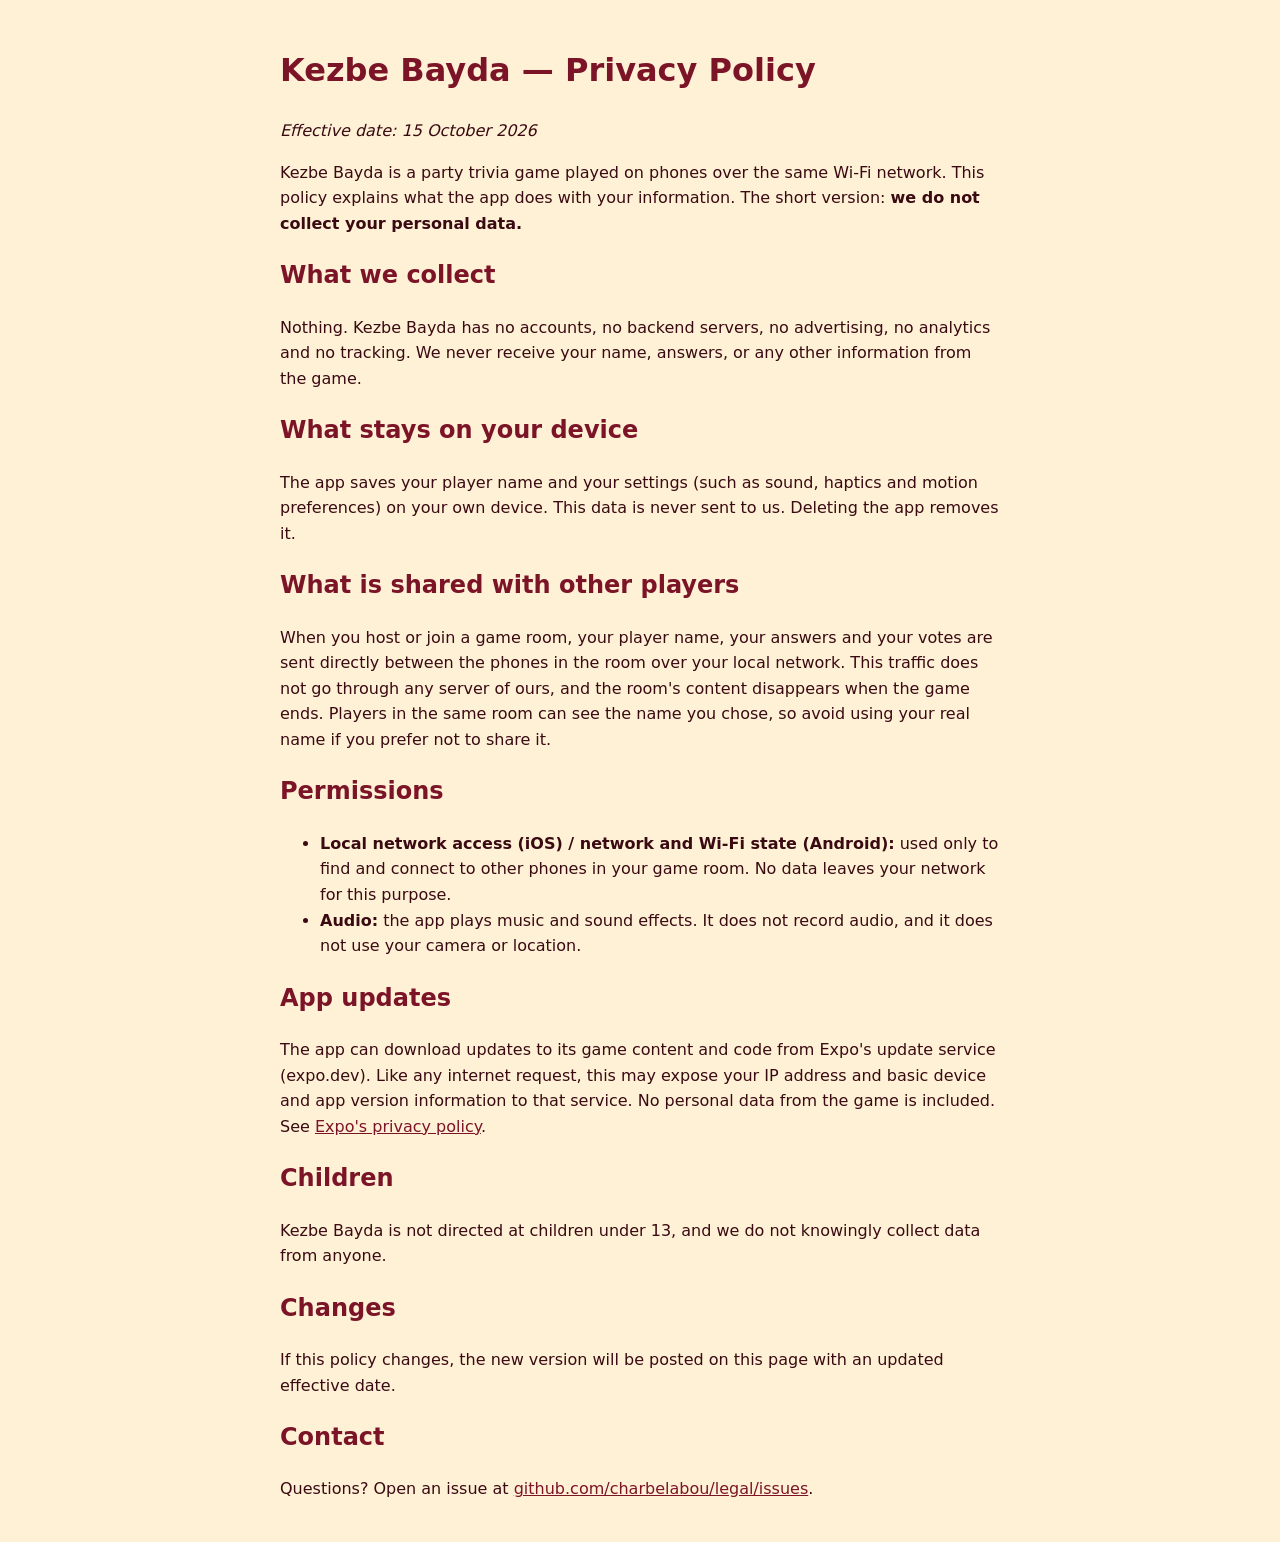
==== kezbe-bayda/privacy.html @ 4769c4d1 "Add Kezbe Bayda privacy policy" ====
<!doctype html><html lang="en"><head><meta charset="utf-8"><meta name="viewport" content="width=device-width,initial-scale=1"><title>Kezbe Bayda — Privacy Policy</title><style>body{font:16px/1.6 -apple-system,system-ui,sans-serif;max-width:720px;margin:0 auto;padding:24px 16px;color:#3A0A12;background:#FFF1D6}h1,h2{color:#7C1428}a{color:#7C1428}</style></head><body>
<h1>Kezbe Bayda — Privacy Policy</h1>
<p><em>Effective date: 15 October 2026</em></p>
<p>Kezbe Bayda is a party trivia game played on phones over the same Wi-Fi network. This policy explains what the app does with your information. The short version: <strong>we do not collect your personal data.</strong></p>

<h2>What we collect</h2>
<p>Nothing. Kezbe Bayda has no accounts, no backend servers, no advertising, no analytics and no tracking. We never receive your name, answers, or any other information from the game.</p>

<h2>What stays on your device</h2>
<p>The app saves your player name and your settings (such as sound, haptics and motion preferences) on your own device. This data is never sent to us. Deleting the app removes it.</p>

<h2>What is shared with other players</h2>
<p>When you host or join a game room, your player name, your answers and your votes are sent directly between the phones in the room over your local network. This traffic does not go through any server of ours, and the room's content disappears when the game ends. Players in the same room can see the name you chose, so avoid using your real name if you prefer not to share it.</p>

<h2>Permissions</h2>
<ul>
<li><strong>Local network access (iOS) / network and Wi-Fi state (Android):</strong> used only to find and connect to other phones in your game room. No data leaves your network for this purpose.</li>
<li><strong>Audio:</strong> the app plays music and sound effects. It does not record audio, and it does not use your camera or location.</li>
</ul>

<h2>App updates</h2>
<p>The app can download updates to its game content and code from Expo's update service (expo.dev). Like any internet request, this may expose your IP address and basic device and app version information to that service. No personal data from the game is included. See <a href="https://expo.dev/privacy">Expo's privacy policy</a>.</p>

<h2>Children</h2>
<p>Kezbe Bayda is not directed at children under 13, and we do not knowingly collect data from anyone.</p>

<h2>Changes</h2>
<p>If this policy changes, the new version will be posted on this page with an updated effective date.</p>

<h2>Contact</h2>
<p>Questions? Open an issue at <a href="https://github.com/charbelabou/legal/issues">github.com/charbelabou/legal/issues</a>.</p>
</body></html>
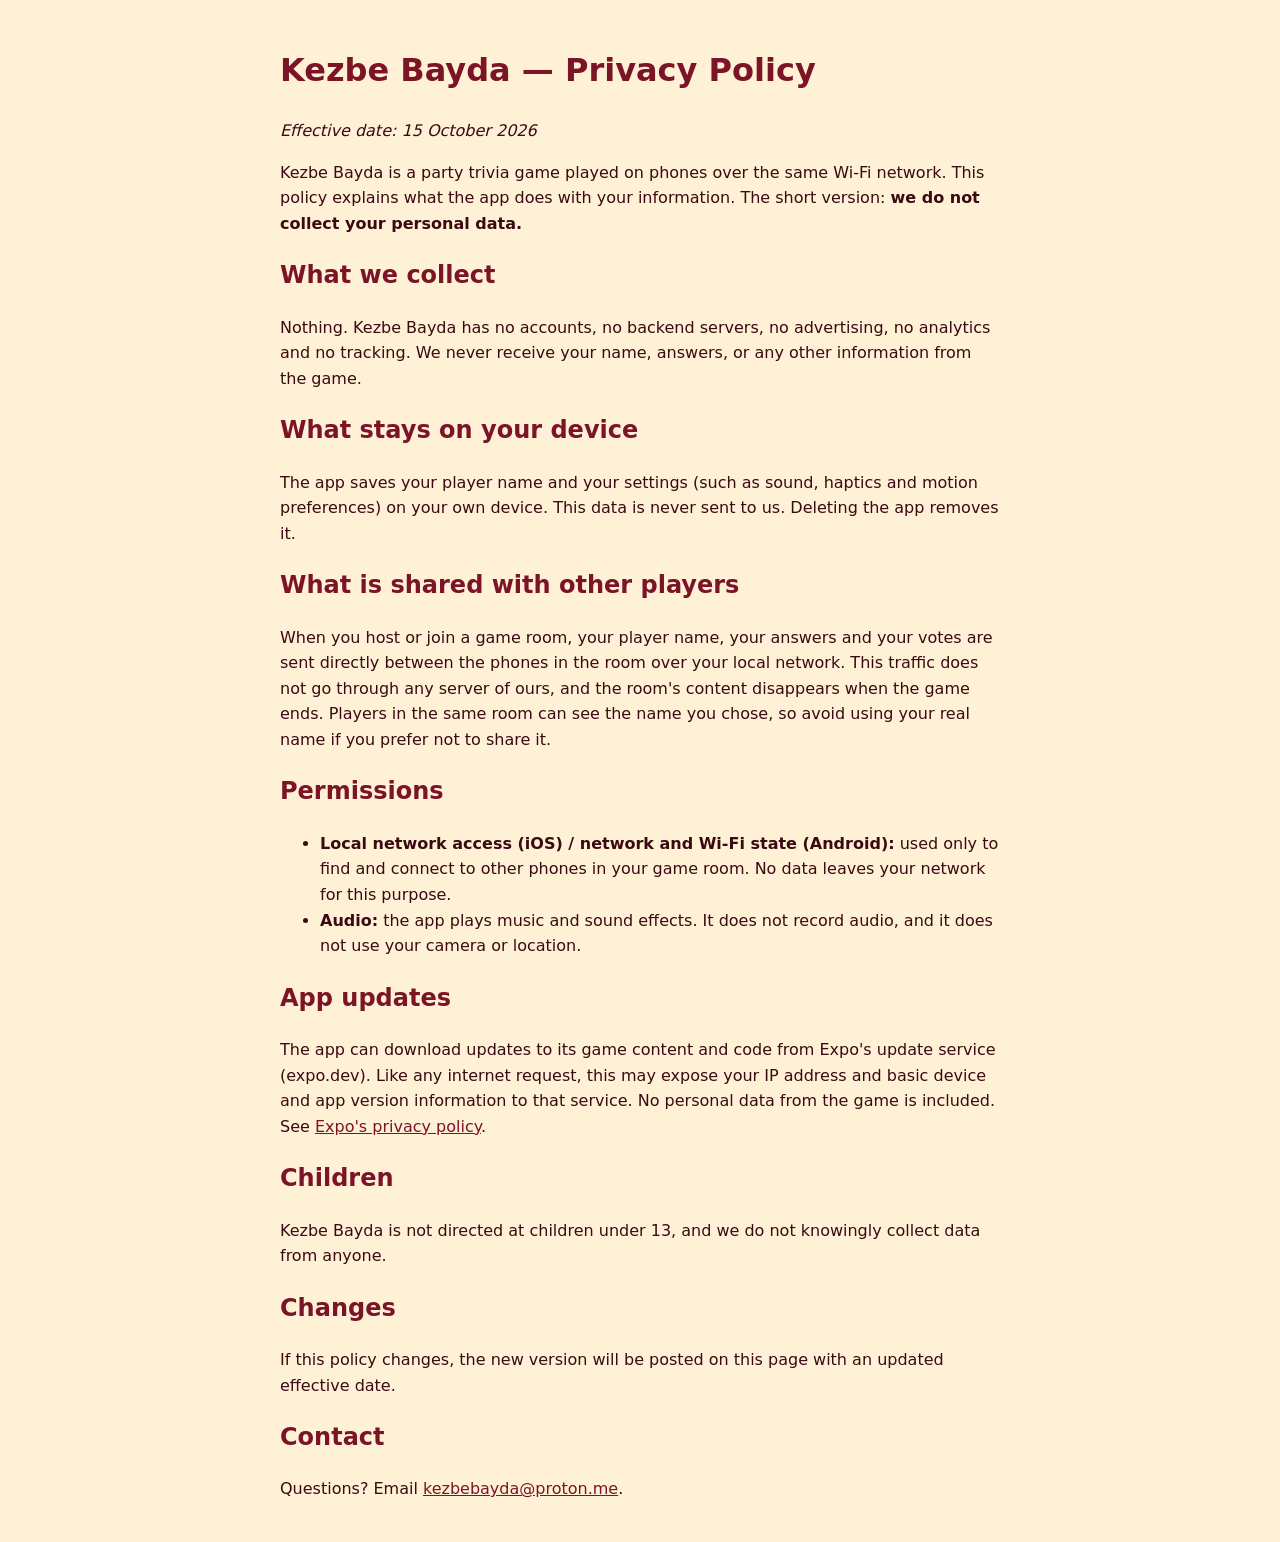
==== commit 89207ed4: "Use support email as contact" ====
--- a/kezbe-bayda/privacy.html
+++ b/kezbe-bayda/privacy.html
@@ -28,5 +28,5 @@
 <p>If this policy changes, the new version will be posted on this page with an updated effective date.</p>
 
 <h2>Contact</h2>
-<p>Questions? Open an issue at <a href="https://github.com/charbelabou/legal/issues">github.com/charbelabou/legal/issues</a>.</p>
+<p>Questions? Email <a href="mailto:kezbebayda@proton.me">kezbebayda@proton.me</a>.</p>
 </body></html>
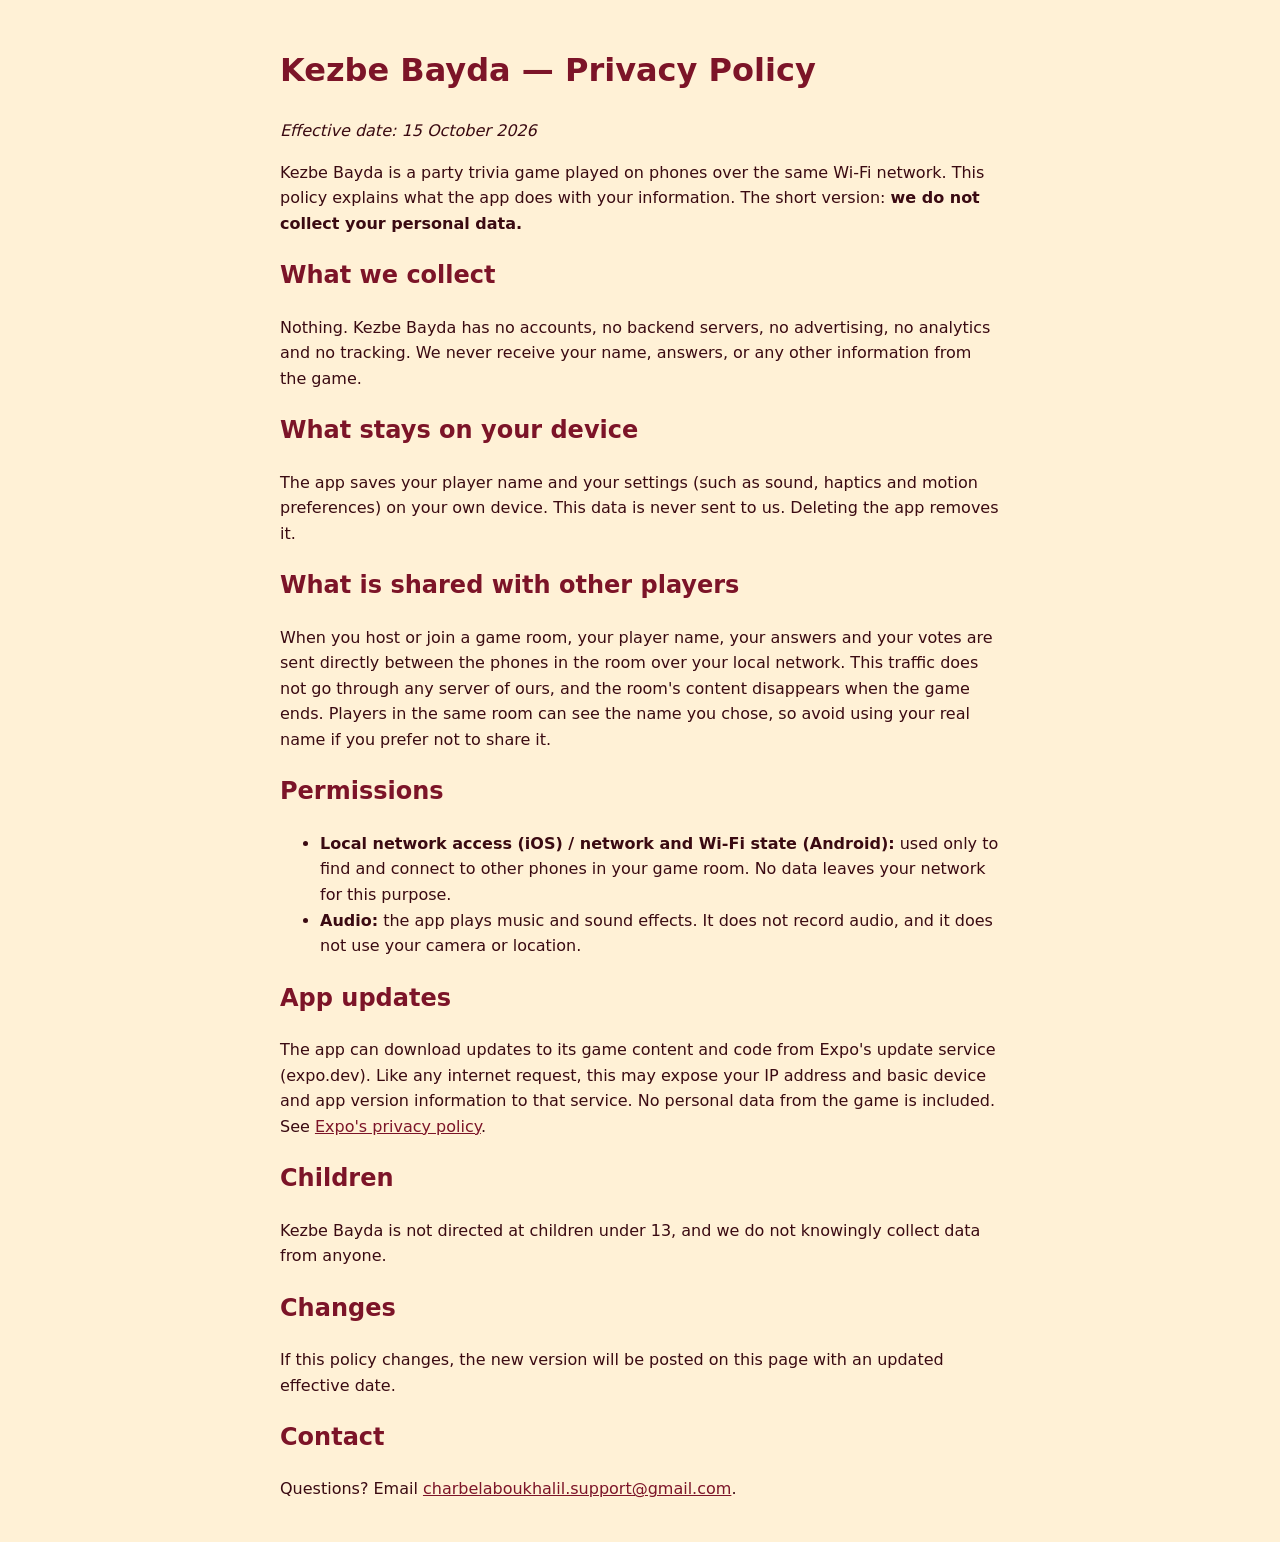
==== commit 1c3e764d: "Update contact email" ====
--- a/kezbe-bayda/privacy.html
+++ b/kezbe-bayda/privacy.html
@@ -28,5 +28,5 @@
 <p>If this policy changes, the new version will be posted on this page with an updated effective date.</p>
 
 <h2>Contact</h2>
-<p>Questions? Email <a href="mailto:kezbebayda@proton.me">kezbebayda@proton.me</a>.</p>
+<p>Questions? Email <a href="mailto:charbelaboukhalil.support@gmail.com">charbelaboukhalil.support@gmail.com</a>.</p>
 </body></html>
